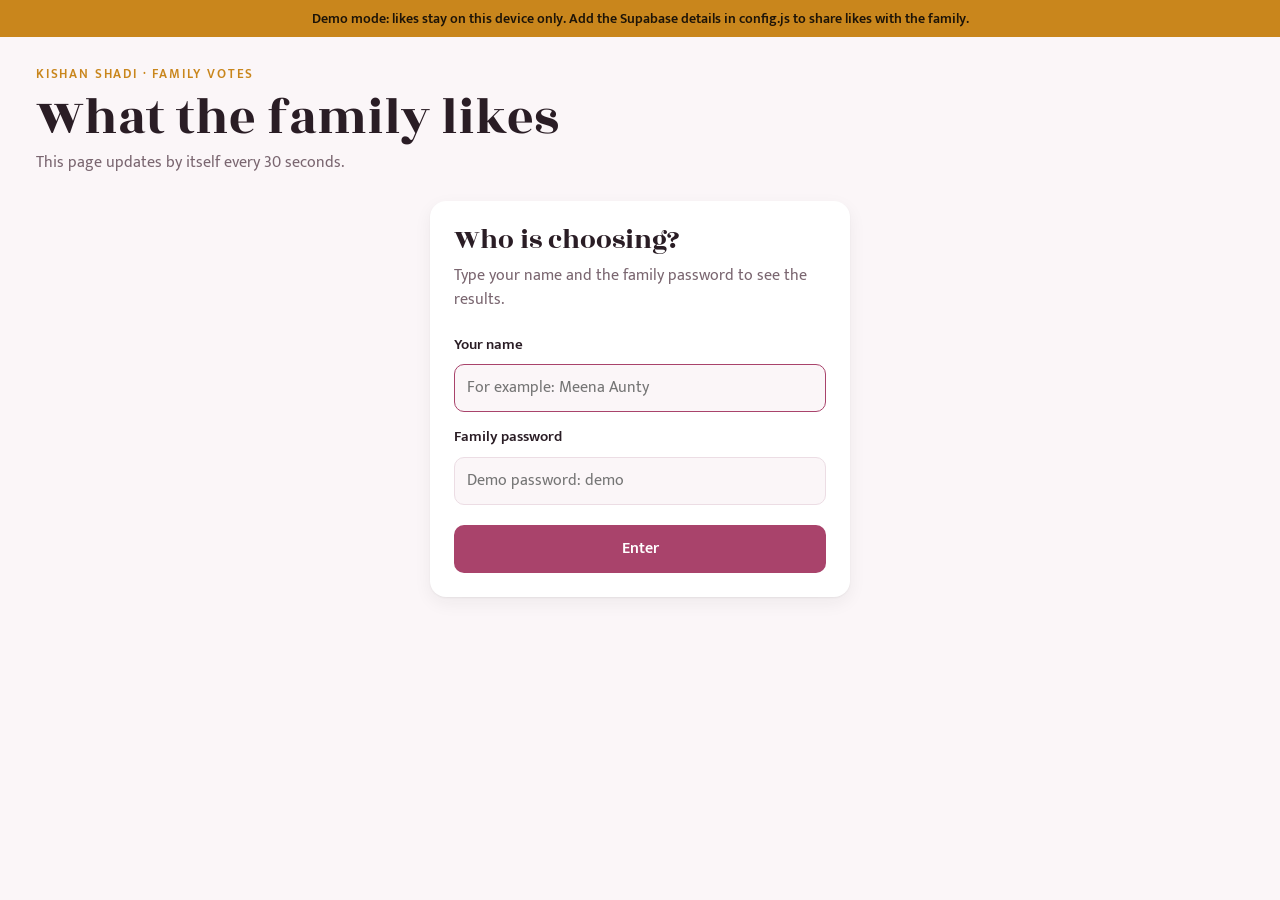
==== analytics.html @ 9be0b4d0 "Add family outfit voting site" ====
<!doctype html>
<html lang="en">
<head>
<meta charset="utf-8">
<meta name="viewport" content="width=device-width, initial-scale=1, viewport-fit=cover">
<title>Kishan Shadi Results</title>
<meta name="robots" content="noindex, nofollow">
<link rel="preconnect" href="https://fonts.googleapis.com">
<link rel="preconnect" href="https://fonts.gstatic.com" crossorigin>
<link rel="stylesheet" href="https://fonts.googleapis.com/css2?family=Mukta:wght@400;600;700&family=Rozha+One&display=swap">
<link rel="stylesheet" href="style.css">
</head>
<body>
<div id="demo"></div>
<header class="wrap mast">
  <span class="eyebrow">Kishan Shadi · Family votes</span>
  <h1>What the family likes</h1>
  <p>This page updates by itself every 30 seconds.</p>
</header>

<div id="signin" class="wrap"></div>

<div id="app" hidden>
  <div class="bar">
    <div class="wrap">
      <div class="who">Signed in as <b id="me"></b></div>
      <span class="spacer"></span>
      <span class="status" id="updated"></span>
      <button class="linkbtn" id="reload" type="button">Refresh now</button>
      <a class="btn-ghost" href="index.html">Back to outfits</a>
    </div>
  </div>
  <main class="wrap">
    <div class="stats" id="stats"></div>

    <h2 class="section-h">Most liked outfits</h2>
    <ol class="rank" id="rank"></ol>

    <h2 class="section-h">Who liked what</h2>
    <div class="people" id="people"></div>

    <h2 class="section-h">Ready to buy or designer</h2>
    <div class="split" id="split"></div>

    <p class="foot-note">Only people with the family password can see this page.</p>
  </main>
</div>

<script src="config.js"></script>
<script src="items.js"></script>
<script src="common.js"></script>
<script src="analytics.js"></script>
</body>
</html>
---- style.css ----
/* Layout: one column of content, a sticky bar, then a photo grid (2 columns on phones). */
:root {
  --bg: #fbf6f8;
  --surface: #ffffff;
  --ink: #2a1d25;
  --muted: #7a6670;
  --line: #ecdde4;
  --rose: #a9436b;
  --rose-soft: #f6e3eb;
  --marigold: #c9861c;
  --ok: #2f7a54;
  --shadow: 0 1px 2px rgba(42, 29, 37, .06), 0 6px 18px rgba(42, 29, 37, .06);
  --display: "Rozha One", "Georgia", serif;
  --body: "Mukta", "Segoe UI", system-ui, sans-serif;
  color-scheme: light;
}
@media (prefers-color-scheme: dark) {
  :root {
    --bg: #18120f; --surface: #231b1f; --ink: #f5eaef; --muted: #b8a4ae; --line: #3a2c33;
    --rose: #ea8fb0; --rose-soft: #3d2530; --marigold: #e8ac4c; --ok: #6cc497;
    --shadow: 0 1px 2px rgba(0,0,0,.3), 0 6px 18px rgba(0,0,0,.25);
    color-scheme: dark;
  }
}

* { box-sizing: border-box; }
html, body { margin: 0; }
body {
  background: var(--bg); color: var(--ink);
  font: 400 16px/1.5 var(--body);
  -webkit-font-smoothing: antialiased;
}
a { color: var(--rose); }
img { max-width: 100%; }
button, input, select { font: inherit; color: inherit; }
:focus-visible { outline: 2px solid var(--rose); outline-offset: 2px; }
[hidden] { display: none !important; }

.wrap { max-width: 1240px; margin: 0 auto; padding-inline: max(16px, env(safe-area-inset-left, 0px)) max(16px, env(safe-area-inset-right, 0px)); }

/* Masthead */
.mast { padding-block: 28px 18px; display: grid; gap: 6px; }
.mast .eyebrow { font-size: 13px; letter-spacing: .14em; text-transform: uppercase; color: var(--marigold); font-weight: 600; }
.mast h1 { font: 400 clamp(32px, 6vw, 52px)/1.05 var(--display); margin: 0; text-wrap: balance; }
.mast p { margin: 0; color: var(--muted); max-width: 60ch; }

/* Sticky bar */
.bar {
  position: sticky; top: 0; z-index: 5;
  background: color-mix(in srgb, var(--bg) 92%, transparent);
  backdrop-filter: blur(8px);
  border-bottom: 1px solid var(--line);
}
.bar .wrap { display: flex; flex-wrap: wrap; align-items: center; gap: 10px 16px; padding-block: 10px; }
.who { display: flex; align-items: baseline; gap: 10px; flex-wrap: wrap; }
.who b { font-weight: 600; }
.pill { display: inline-flex; align-items: center; gap: 6px; background: var(--rose-soft); color: var(--rose); padding: 3px 10px; border-radius: 999px; font-weight: 600; font-size: 14px; font-variant-numeric: tabular-nums; }
.bar .spacer { flex: 1; }
.linkbtn { background: none; border: 0; padding: 4px 2px; color: var(--muted); cursor: pointer; text-decoration: underline; text-underline-offset: 3px; }
.btn-ghost { display: inline-flex; align-items: center; gap: 6px; border: 1.5px solid var(--rose); color: var(--rose); background: transparent; padding: 7px 14px; border-radius: 999px; font-weight: 600; text-decoration: none; cursor: pointer; }
.btn-primary { background: var(--rose); color: var(--surface); border: 0; padding: 12px 18px; border-radius: 10px; font-weight: 600; cursor: pointer; }
.btn-primary:disabled { opacity: .6; cursor: default; }

/* Filters */
.tools { display: flex; flex-wrap: wrap; gap: 10px 14px; align-items: center; padding-block: 16px 4px; }
.seg { display: flex; flex-wrap: wrap; gap: 6px; }
.seg button { border: 1px solid var(--line); background: var(--surface); padding: 6px 12px; border-radius: 999px; cursor: pointer; font-size: 15px; }
.seg button[aria-pressed="true"] { background: var(--ink); color: var(--bg); border-color: var(--ink); }
.tools label { font-size: 14px; color: var(--muted); display: flex; align-items: center; gap: 6px; }
.tools select { border: 1px solid var(--line); background: var(--surface); border-radius: 8px; padding: 6px 8px; }
.count-note { color: var(--muted); font-size: 14px; margin-left: auto; }

/* Grid */
.grid { display: grid; grid-template-columns: repeat(auto-fill, minmax(210px, 1fr)); gap: 18px; padding-block: 14px 60px; }
@media (max-width: 520px) { .grid { grid-template-columns: repeat(2, minmax(0, 1fr)); gap: 12px; } }
.card { background: var(--surface); border-radius: 12px; overflow: hidden; box-shadow: var(--shadow); display: flex; flex-direction: column; min-width: 0; }
.card .ph { position: relative; aspect-ratio: 3 / 4; background: var(--rose-soft); border: 0; padding: 0; cursor: zoom-in; display: block; width: 100%; }
.card .ph { overflow: hidden; }
.card .ph img { width: 100%; height: 100%; object-fit: cover; object-position: top; display: block; }
.tag { position: absolute; left: 8px; top: 8px; background: var(--surface); color: var(--ink); font-size: 12px; font-weight: 600; padding: 2px 8px; border-radius: 999px; }
.tag.designer { color: var(--marigold); }
.card .body { padding: 10px 12px 12px; display: grid; gap: 2px; flex: 1; }
.card .name { font-weight: 600; line-height: 1.25; }
.card .meta { color: var(--muted); font-size: 14px; display: flex; justify-content: space-between; gap: 8px; flex-wrap: wrap; }
.card .meta .price { color: var(--ink); font-variant-numeric: tabular-nums; }
.card .foot { display: flex; flex-wrap: wrap; align-items: center; justify-content: space-between; gap: 8px; padding: 0 12px 12px; }
.heart { white-space: nowrap; display: inline-flex; align-items: center; gap: 6px; border: 1.5px solid var(--line); background: var(--surface); border-radius: 999px; padding: 6px 12px; cursor: pointer; font-weight: 600; font-variant-numeric: tabular-nums; }
.heart svg { width: 18px; height: 18px; fill: none; stroke: var(--rose); stroke-width: 2; transition: transform .15s; }
.heart[aria-pressed="true"] { border-color: var(--rose); background: var(--rose-soft); color: var(--rose); }
.heart[aria-pressed="true"] svg { fill: var(--rose); }
.heart:active svg { transform: scale(1.25); }
.shop-link { font-size: 13px; color: var(--muted); }
@media (max-width: 520px) { .card .foot { flex-direction: column; align-items: stretch; } .heart { justify-content: center; } .shop-link { text-align: center; } }

/* Lightbox */
.lb { position: fixed; inset: 0; z-index: 20; background: rgba(15, 9, 12, .92); display: grid; grid-template-columns: auto minmax(0, 1fr) auto; align-items: center; gap: 12px; padding: max(16px, env(safe-area-inset-top, 0px)) max(16px, env(safe-area-inset-right, 0px)) max(16px, env(safe-area-inset-bottom, 0px)) max(16px, env(safe-area-inset-left, 0px)); }
.lb .stage { display: flex; gap: 24px; align-items: center; justify-content: center; min-width: 0; flex-wrap: wrap; }
.lb img { max-height: 82vh; max-width: min(100%, 640px); object-fit: contain; border-radius: 8px; background: #2a2025; }
.lb .info { color: #f7eef2; max-width: 300px; display: grid; gap: 10px; }
.lb .info h3 { font: 400 26px/1.15 var(--display); margin: 0; }
.lb .info .sub { color: #d6c5cd; }
.lb .info .who-liked { font-size: 14px; color: #d6c5cd; }
.lb .info a { color: #f2a9c3; }
.lb .info .heart { background: transparent; color: #f7eef2; border-color: #f2a9c3; justify-self: start; }
.lb .info .heart svg { stroke: #f2a9c3; }
.lb .info .heart[aria-pressed="true"] { background: #f2a9c3; color: #2a1d25; }
.lb .info .heart[aria-pressed="true"] svg { fill: #2a1d25; stroke: #2a1d25; }
.lb .nav, .lb .close { background: rgba(255,255,255,.12); color: #fff; border: 0; border-radius: 999px; width: 46px; height: 46px; font-size: 26px; cursor: pointer; }
.lb .close { position: absolute; top: max(14px, env(safe-area-inset-top, 0px)); right: max(14px, env(safe-area-inset-right, 0px)); }
@media (max-width: 700px) {
  .lb { grid-template-columns: 1fr 1fr; grid-template-rows: 1fr auto; align-content: center; }
  .lb .stage { grid-column: 1 / -1; grid-row: 1; }
  .lb img { max-height: 58vh; }
  .lb .nav { grid-row: 2; justify-self: center; }
}

/* Sign-in */
.signin { background: var(--surface); box-shadow: var(--shadow); border-radius: 16px; padding: 24px; max-width: 420px; margin: 8px auto 60px; display: grid; gap: 8px; }
.signin h2 { font: 400 28px/1.1 var(--display); margin: 0; }
.signin .lede { margin: 0 0 8px; color: var(--muted); }
.signin label { font-weight: 600; font-size: 15px; margin-top: 6px; }
.signin input { border: 1.5px solid var(--line); background: var(--bg); border-radius: 10px; padding: 11px 12px; }
.signin input:focus { border-color: var(--rose); outline: none; }
.signin .btn-primary { margin-top: 12px; }
.form-error { color: #b3261e; background: #fdecea; border-radius: 8px; padding: 8px 10px; margin: 6px 0 0; font-size: 15px; }
@media (prefers-color-scheme: dark) { .form-error { color: #ffb4ab; background: #4a1d1a; } }

.demo-banner { background: var(--marigold); color: #1d1408; font-size: 14px; padding: 8px max(16px, env(safe-area-inset-left, 0px)); text-align: center; font-weight: 600; }
.status { color: var(--muted); font-size: 14px; }
.toast { position: fixed; left: 50%; bottom: max(20px, env(safe-area-inset-bottom, 0px)); transform: translateX(-50%); background: var(--ink); color: var(--bg); padding: 10px 16px; border-radius: 10px; z-index: 30; font-size: 15px; max-width: calc(100% - 32px); }

/* Results page */
.stats { display: grid; grid-template-columns: repeat(auto-fit, minmax(150px, 1fr)); gap: 12px; padding-block: 8px 20px; }
.stat { background: var(--surface); border-radius: 12px; padding: 14px 16px; box-shadow: var(--shadow); }
.stat .n { font: 400 34px/1 var(--display); font-variant-numeric: tabular-nums; }
.stat .l { color: var(--muted); font-size: 14px; }
.section-h { font: 400 26px/1.1 var(--display); margin: 26px 0 12px; }
.rank { display: grid; gap: 10px; padding: 0; margin: 0; list-style: none; }
.rank li { display: grid; grid-template-columns: 28px 56px minmax(0, 1fr); gap: 12px; align-items: center; background: var(--surface); border-radius: 12px; padding: 8px 12px 8px 8px; box-shadow: var(--shadow); }
.rank .pos { font: 400 20px/1 var(--display); text-align: center; color: var(--muted); font-variant-numeric: tabular-nums; }
.rank a { display: block; width: 56px; height: 72px; overflow: hidden; border-radius: 6px; background: var(--rose-soft); }
.rank img { width: 56px; height: 72px; object-fit: cover; object-position: top; border-radius: 6px; display: block; }
.rank .main { min-width: 0; display: grid; gap: 4px; }
.rank .title { display: flex; justify-content: space-between; gap: 8px; align-items: baseline; flex-wrap: wrap; }
.rank .title b { font-weight: 600; }
.rank .title span { color: var(--muted); font-size: 14px; }
.track { height: 10px; background: var(--rose-soft); border-radius: 999px; overflow: hidden; }
.track i { display: block; height: 100%; background: var(--rose); border-radius: 999px; }
.rank .names { font-size: 14px; color: var(--muted); overflow-wrap: anywhere; }
.rank .cnt { font-weight: 700; color: var(--rose); font-variant-numeric: tabular-nums; }
.people { display: grid; grid-template-columns: repeat(auto-fill, minmax(260px, 1fr)); gap: 12px; }
.person { background: var(--surface); border-radius: 12px; padding: 12px 14px; box-shadow: var(--shadow); display: grid; gap: 8px; min-width: 0; }
.person h3 { margin: 0; font-size: 18px; display: flex; justify-content: space-between; gap: 8px; }
.person .thumbs { display: flex; gap: 6px; overflow-x: auto; padding-bottom: 4px; }
.person .thumbs img { overflow: hidden; background: var(--rose-soft); width: 48px; height: 62px; object-fit: cover; object-position: top; border-radius: 5px; flex: none; }
.split { display: grid; grid-template-columns: repeat(auto-fit, minmax(220px, 1fr)); gap: 12px; }
.empty { background: var(--surface); border-radius: 12px; padding: 24px; text-align: center; color: var(--muted); box-shadow: var(--shadow); }
.foot-note { color: var(--muted); font-size: 13px; padding-block: 30px 40px; }

@media (prefers-reduced-motion: reduce) { * { transition: none !important; animation: none !important; } }
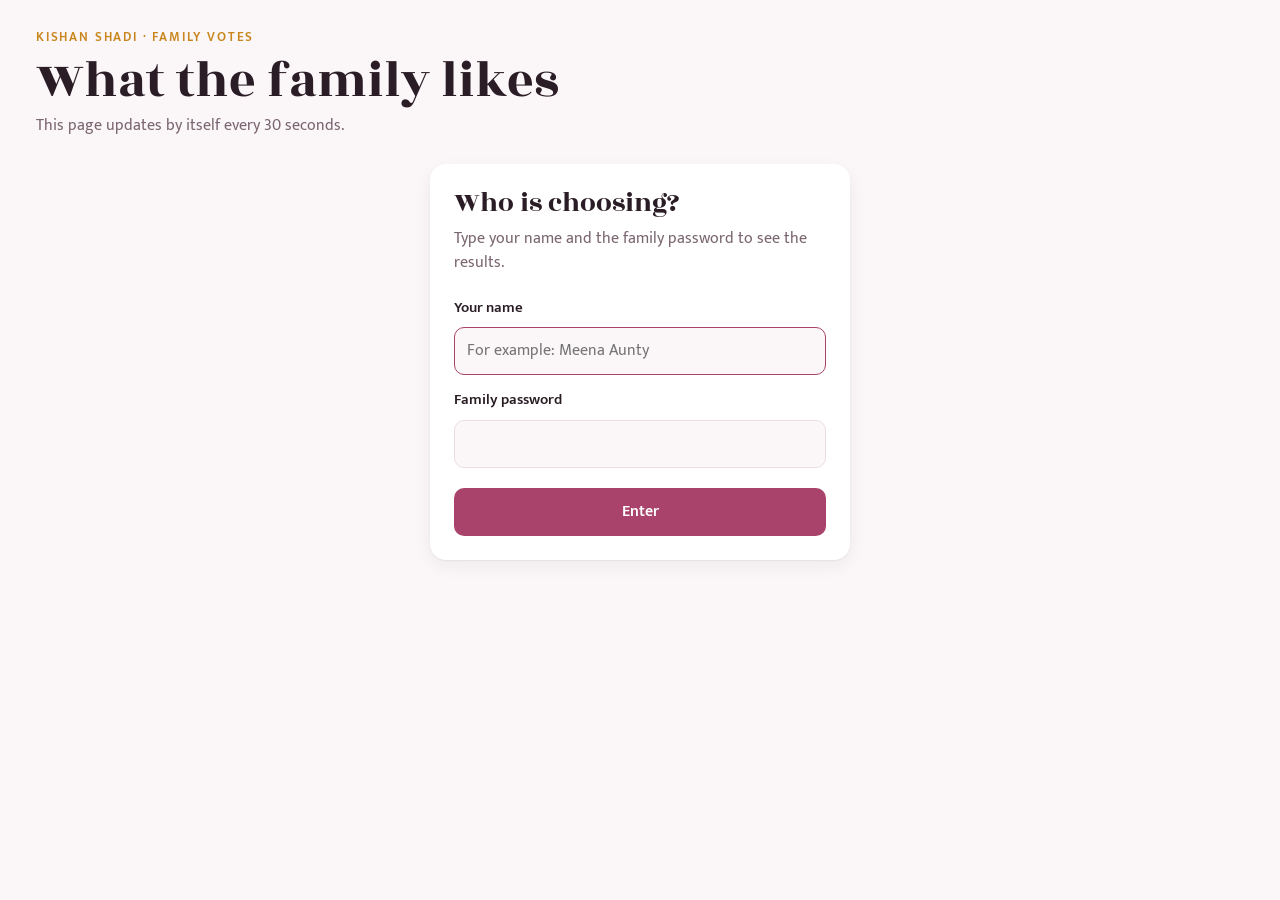
==== commit e15804ac: "Add outfit suggestions, New filter, Claude Code notes" ====
--- a/analytics.html
+++ b/analytics.html
@@ -8,7 +8,7 @@
 <link rel="preconnect" href="https://fonts.googleapis.com">
 <link rel="preconnect" href="https://fonts.gstatic.com" crossorigin>
 <link rel="stylesheet" href="https://fonts.googleapis.com/css2?family=Mukta:wght@400;600;700&family=Rozha+One&display=swap">
-<link rel="stylesheet" href="style.css">
+<link rel="stylesheet" href="style.css?v=2">
 </head>
 <body>
 <div id="demo"></div>
@@ -46,9 +46,9 @@
   </main>
 </div>
 
-<script src="config.js"></script>
-<script src="items.js"></script>
-<script src="common.js"></script>
-<script src="analytics.js"></script>
+<script src="config.js?v=2"></script>
+<script src="items.js?v=2"></script>
+<script src="common.js?v=2"></script>
+<script src="analytics.js?v=2"></script>
 </body>
 </html>
--- a/style.css
+++ b/style.css
@@ -32,7 +32,7 @@
 }
 a { color: var(--rose); }
 img { max-width: 100%; }
-button, input, select { font: inherit; color: inherit; }
+button, input, select, textarea { font: inherit; color: inherit; }
 :focus-visible { outline: 2px solid var(--rose); outline-offset: 2px; }
 [hidden] { display: none !important; }
 
@@ -158,3 +158,43 @@
 .foot-note { color: var(--muted); font-size: 13px; padding-block: 30px 40px; }
 
 @media (prefers-reduced-motion: reduce) { * { transition: none !important; animation: none !important; } }
+
+/* ---- Suggestions (step 2) ---- */
+.tag.new { left: auto; right: 8px; background: var(--marigold); color: #241707; }
+.card .from { font-size: 13px; color: var(--rose); font-weight: 600; margin-top: 2px; }
+.lb .info .lb-note { margin: 0; font-size: 14px; color: #f2d9a6; }
+
+.cta { display: flex; align-items: center; justify-content: space-between; gap: 12px 20px; flex-wrap: wrap;
+  background: var(--rose-soft); border-radius: 12px; padding: 14px 16px; margin: 16px 0 4px; }
+.cta div { display: grid; gap: 2px; min-width: 0; flex: 1 1 320px; }
+.cta span { color: var(--muted); font-size: 15px; }
+
+.sheet-wrap { position: fixed; inset: 0; z-index: 30; background: rgba(15, 9, 12, .6); display: flex; justify-content: center; align-items: flex-start;
+  overflow-y: auto; padding: max(16px, env(safe-area-inset-top, 0px)) 16px max(16px, env(safe-area-inset-bottom, 0px)); }
+.sheet { position: relative; background: var(--surface); color: var(--ink); border-radius: 16px; box-shadow: var(--shadow);
+  width: 100%; max-width: 560px; padding: 22px 20px 24px; margin: auto 0; }
+.sheet h2 { font: 400 28px/1.1 var(--display); margin: 0 40px 6px 0; }
+.sheet .lede { margin: 0 0 12px; color: var(--muted); font-size: 15px; }
+.sheet .close { position: absolute; top: 12px; right: 12px; width: 40px; height: 40px; border-radius: 999px; border: 0; background: var(--rose-soft); color: var(--ink); font-size: 24px; cursor: pointer; }
+.sheet form { display: grid; gap: 8px; }
+.sheet textarea { width: 100%; border: 1.5px solid var(--line); background: var(--bg); border-radius: 10px; padding: 10px 12px; resize: vertical; }
+.sheet textarea:focus { border-color: var(--rose); outline: none; }
+.sg-label { display: flex; justify-content: space-between; gap: 8px; font-weight: 600; font-size: 15px; margin-top: 6px; }
+.muted { color: var(--muted); font-weight: 400; }
+.sg-thumbs { display: grid; grid-template-columns: repeat(auto-fill, minmax(78px, 1fr)); gap: 8px; }
+.sg-thumbs:empty { display: none; }
+.sg-thumb { position: relative; aspect-ratio: 1; border-radius: 8px; overflow: hidden; background: var(--rose-soft); }
+.sg-thumb img { width: 100%; height: 100%; object-fit: cover; display: block; }
+.sg-thumb button { position: absolute; top: 4px; right: 4px; width: 26px; height: 26px; border-radius: 999px; border: 0; background: rgba(0,0,0,.6); color: #fff; font-size: 17px; line-height: 1; cursor: pointer; }
+.sg-add { justify-self: start; }
+.form-ok { color: var(--ok); background: color-mix(in srgb, var(--ok) 12%, transparent); border-radius: 8px; padding: 8px 10px; margin: 6px 0 0; font-size: 15px; }
+#sg-send { margin-top: 6px; }
+.sg-h { font: 400 22px/1.2 var(--display); margin: 26px 0 10px; padding-top: 16px; border-top: 1px solid var(--line); }
+#sg-mine { display: grid; gap: 10px; }
+#sg-mine p { margin: 0; }
+.sg-item { display: grid; grid-template-columns: 56px minmax(0, 1fr); gap: 12px; align-items: start; }
+.sg-item img, .sg-noimg { width: 56px; height: 56px; border-radius: 8px; object-fit: cover; background: var(--rose-soft); display: grid; place-items: center; }
+.sg-when { font-size: 13px; color: var(--muted); }
+.sg-status { font-size: 15px; }
+.sg-status.done { color: var(--ok); }
+.sg-status.skipped { color: var(--muted); }
